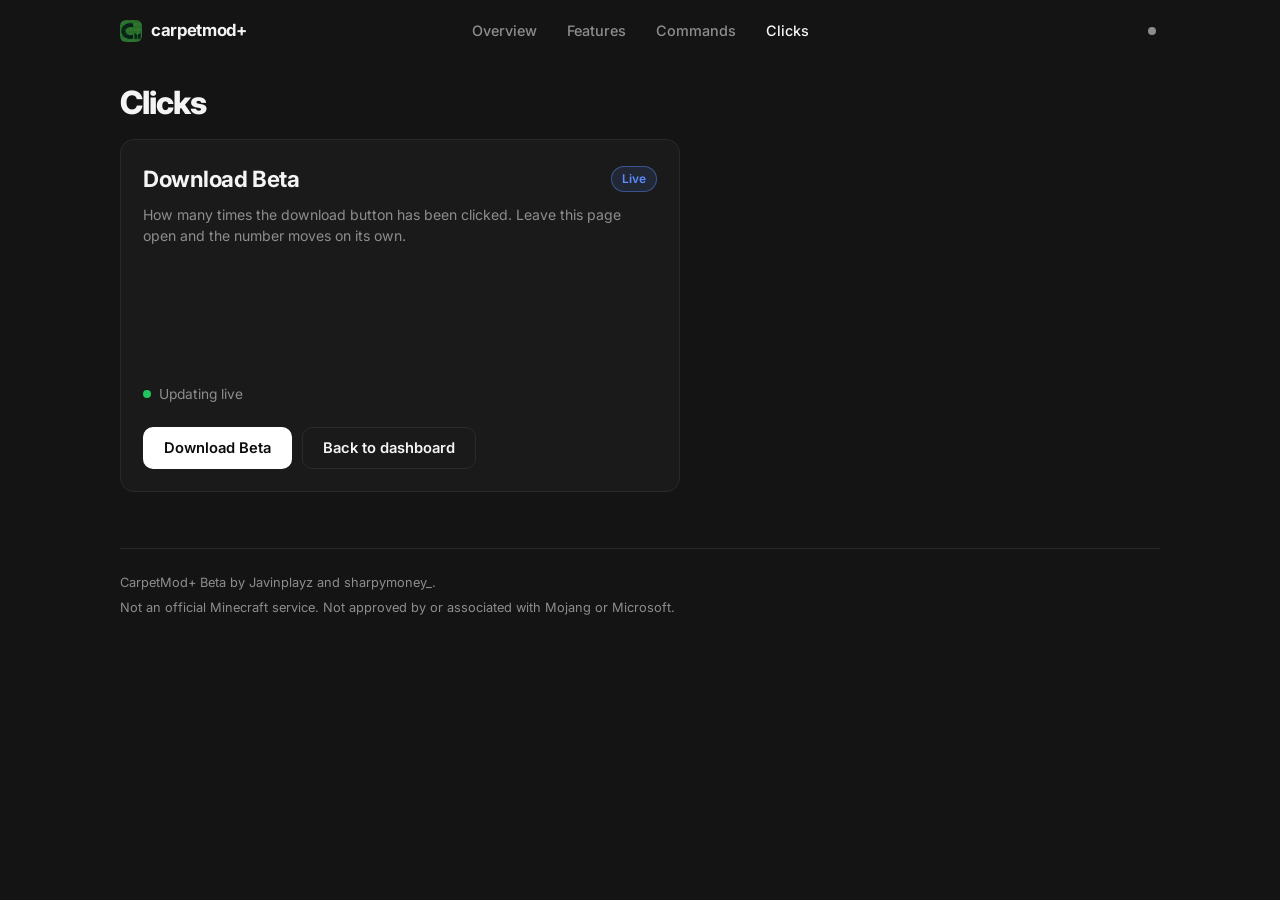
==== clicks.html @ 83a9b018 "Add the Fabric Loader range and Fabric API download. Co-authored-by: Cursor <cursoragent@cursor.com>" ====
<!DOCTYPE html>
<html lang="en" data-theme="dark">
<head>
	<meta charset="utf-8">
	<meta name="viewport" content="width=device-width, initial-scale=1">
	<title>Clicks — CarpetMod+ Beta</title>
	<meta name="description" content="How many times the CarpetMod+ Beta download button has been clicked.">
	<link rel="icon" href="images/logo.png" type="image/png">
	<link rel="preconnect" href="https://fonts.googleapis.com">
	<link rel="preconnect" href="https://fonts.gstatic.com" crossorigin>
	<link href="https://fonts.googleapis.com/css2?family=Inter:wght@400;500;600;700;800&display=swap" rel="stylesheet">
	<link rel="stylesheet" href="css/site.css?v=7">
	<script>
		try {
			var theme = localStorage.getItem("carpetplus-theme");
			if (theme) document.documentElement.setAttribute("data-theme", theme);
			var motion = localStorage.getItem("carpetplus-motion");
			if (motion === "off") document.documentElement.setAttribute("data-motion", "off");
		} catch (e) {}
		window.carpetplusCountReady = fetch("https://abacus.jasoncameron.dev/get/notjavindra.github.io/carpetplus-beta-downloads", { cache: "no-store" }).then(function (response) {
			if (!response.ok) throw new Error("count");
			return response.json();
		}).then(function (data) {
			if (!data || typeof data.value !== "number") throw new Error("count");
			try { localStorage.setItem("carpetplus-download-count", String(data.value)); } catch (e) {}
			return data.value;
		});
	</script>
</head>
<body>
	<a class="skip" href="#top">Skip to content</a>

	<header class="topbar">
		<a class="brand" href="index.html">
			<img class="mark" src="images/logo.png" alt="" width="22" height="22">
			<span>carpetmod+</span>
		</a>
		<nav class="toplinks" aria-label="Site">
			<a href="index.html#download">Overview</a>
			<a href="index.html#features">Features</a>
			<a href="index.html#commands">Commands</a>
			<a href="clicks.html" aria-current="page">Clicks</a>
		</nav>
		<span class="status-dot" id="status-dot" data-state="loading" title="Checking beta status">
			<span class="visually-hidden" id="status-dot-label">Checking beta status</span>
		</span>
	</header>

	<main class="dash" id="top">
		<h1 class="dash-title">Clicks</h1>
		<article class="card live-card">
			<div class="card-head">
				<h2>Download Beta</h2>
				<span class="badge">Live</span>
			</div>
			<p class="card-sub">How many times the download button has been clicked. Leave this page open and the number moves on its own.</p>
			<p class="live-count" id="live-count" aria-live="polite"></p>
			<script>
				try {
					var savedClicks = localStorage.getItem("carpetplus-download-count");
					if (savedClicks) document.getElementById("live-count").textContent = savedClicks;
				} catch (e) {}
			</script>
			<p class="live-status"><span class="live-dot" aria-hidden="true"></span> Updating live</p>
			<div class="actions">
				<a class="btn btn-solid" href="downloads/Carpet%2BBetaV2.19.jar" download="Carpet+BetaV2.19.jar">Download Beta</a>
				<a class="btn btn-ghost" href="index.html#download">Back to dashboard</a>
			</div>
		</article>
	</main>

	<footer class="foot">
		<p>CarpetMod+ Beta by Javinplayz and sharpymoney_.</p>
		<p class="fine">Not an official Minecraft service. Not approved by or associated with Mojang or Microsoft.</p>
	</footer>
	<script src="js/site.js?v=6"></script>
</body>
</html>
---- css/site.css ----
:root {
	--bg: #141414;
	--card: #1a1a1a;
	--tile: #1e1e1e;
	--line: #2a2a2a;
	--line-strong: #3a3a3a;
	--ink: #f4f4f4;
	--muted: #8d8d8d;
	--btn: #ffffff;
	--btn-ink: #0b0b0b;
	--badge: #5b8cff;
	--badge-bg: rgba(91, 140, 255, 0.12);
	--ok: #22c55e;
	--warn: #f5a524;
	--bad: #ef4444;
	--radius: 14px;
	--font: "Inter", "Segoe UI", system-ui, sans-serif;
	--ease: cubic-bezier(0.16, 1, 0.3, 1);
	color-scheme: dark;
}

html[data-theme="light"] {
	--bg: #f4f4f5;
	--card: #ffffff;
	--tile: #f8f8f9;
	--line: #e3e3e6;
	--line-strong: #cfcfd4;
	--ink: #111113;
	--muted: #6b6b73;
	--btn: #111113;
	--btn-ink: #ffffff;
	--badge: #2f6bff;
	--badge-bg: rgba(47, 107, 255, 0.08);
	color-scheme: light;
}

html[data-theme="green"] {
	--bg: #0b130e;
	--card: #111b15;
	--tile: #142019;
	--line: #1f3127;
	--line-strong: #2c4536;
	--ink: #ebf7ef;
	--muted: #8fb19c;
	--btn: #6ef0a0;
	--btn-ink: #04210f;
	--badge: #6ef0a0;
	--badge-bg: rgba(110, 240, 160, 0.1);
}

html[data-theme="gold"] {
	--bg: #13110d;
	--card: #1b1813;
	--tile: #201c16;
	--line: #322b20;
	--line-strong: #473d2d;
	--ink: #f8f1e6;
	--muted: #b5a68d;
	--btn: #e4b65a;
	--btn-ink: #241804;
	--badge: #e4b65a;
	--badge-bg: rgba(228, 182, 90, 0.1);
}

html[data-theme="dusk"] {
	--bg: #0f121a;
	--card: #151a25;
	--tile: #19202d;
	--line: #263044;
	--line-strong: #36435d;
	--ink: #eef0f8;
	--muted: #98a1bb;
	--btn: #9aaeff;
	--btn-ink: #101426;
	--badge: #9aaeff;
	--badge-bg: rgba(154, 174, 255, 0.12);
}

* { box-sizing: border-box; }

body {
	margin: 0;
	min-height: 100vh;
	font-family: var(--font);
	font-size: 15px;
	color: var(--ink);
	background: var(--bg);
	line-height: 1.5;
	-webkit-font-smoothing: antialiased;
	transition: background 0.5s var(--ease), color 0.5s var(--ease);
}

a { color: inherit; }

code {
	font-family: ui-monospace, "Cascadia Code", Consolas, monospace;
	font-size: 0.9em;
}

.skip {
	position: absolute;
	left: 16px;
	top: -40px;
	background: var(--btn);
	color: var(--btn-ink);
	padding: 8px 12px;
	border-radius: 8px;
	z-index: 5;
}

.skip:focus { top: 12px; }

.visually-hidden {
	position: absolute;
	width: 1px;
	height: 1px;
	margin: -1px;
	overflow: hidden;
	clip: rect(0, 0, 0, 0);
	border: 0;
}

/* Top bar */

.topbar {
	display: grid;
	grid-template-columns: 1fr auto 1fr;
	align-items: center;
	width: min(1040px, calc(100% - 32px));
	margin: 0 auto;
	padding: 18px 0;
}

.brand {
	display: flex;
	align-items: center;
	gap: 9px;
	justify-self: start;
	text-decoration: none;
	font-weight: 700;
	font-size: 1.05rem;
	letter-spacing: -0.02em;
}

.mark {
	display: block;
	width: 22px;
	height: 22px;
	border-radius: 6px;
}

.toplinks { display: flex; gap: 30px; }

.toplinks a {
	color: var(--muted);
	text-decoration: none;
	font-size: 0.9rem;
	font-weight: 500;
	transition: color 0.3s var(--ease);
}

.toplinks a:hover,
.toplinks a[aria-current="page"] { color: var(--ink); }

.status-dot {
	justify-self: end;
	width: 8px;
	height: 8px;
	margin-right: 4px;
	border-radius: 50%;
	background: var(--muted);
}

.status-dot[data-state="online"] { background: var(--ok); box-shadow: 0 0 10px rgba(34, 197, 94, 0.6); }
.status-dot[data-state="maintenance"] { background: var(--warn); box-shadow: 0 0 10px rgba(245, 165, 36, 0.55); }
.status-dot[data-state="off"] { background: var(--bad); box-shadow: 0 0 10px rgba(239, 68, 68, 0.55); }

/* Dashboard header */

.dash {
	width: min(1040px, calc(100% - 32px));
	margin: 0 auto;
	padding: 18px 0 56px;
}

.dash-title {
	margin: 0 0 12px;
	font-size: 2rem;
	font-weight: 800;
	letter-spacing: -0.03em;
}

.who {
	display: flex;
	align-items: center;
	justify-content: space-between;
	gap: 16px;
	margin-bottom: 18px;
}

.who-left { display: flex; align-items: center; gap: 10px; }

.avatar {
	display: block;
	width: 34px;
	height: 34px;
	border-radius: 50%;
	object-fit: cover;
}

.who-name { margin: 0; font-weight: 700; font-size: 0.92rem; }
.who-sub { margin: 0; color: var(--muted); font-size: 0.78rem; }

.who-link {
	display: inline-flex;
	align-items: center;
	gap: 6px;
	color: var(--muted);
	font-size: 0.82rem;
	text-decoration: none;
	transition: color 0.3s var(--ease);
}

.who-link svg { width: 14px; height: 14px; }
.who-link:hover { color: var(--ink); }

/* Tabs */

.tabs {
	display: inline-flex;
	flex-wrap: wrap;
	gap: 4px;
	padding: 4px;
	margin-bottom: 24px;
	border: 1px solid var(--line);
	border-radius: 999px;
	background: var(--card);
}

.tabs button {
	border: 0;
	background: transparent;
	color: var(--muted);
	font: inherit;
	font-size: 0.88rem;
	font-weight: 500;
	padding: 8px 16px;
	border-radius: 999px;
	cursor: pointer;
	transition: background 0.35s var(--ease), color 0.35s var(--ease);
}

.tabs button:hover { color: var(--ink); }

.tabs button[aria-selected="true"] {
	background: var(--btn);
	color: var(--btn-ink);
	font-weight: 600;
}

.panel { animation: panel-in 0.45s var(--ease) both; }

@keyframes panel-in {
	from { opacity: 0; transform: translateY(6px); }
	to { opacity: 1; transform: none; }
}

/* Cards */

.grid { display: grid; gap: 14px; margin-bottom: 14px; }
.panel > .card + .grid { margin-top: 14px; }
.grid-main { grid-template-columns: 1.55fr 1fr; }
.grid-even { grid-template-columns: 1fr 1fr; }
.grid-three { grid-template-columns: repeat(3, 1fr); }

.card {
	background: var(--card);
	border: 1px solid var(--line);
	border-radius: var(--radius);
	padding: 22px;
	transition: border-color 0.35s var(--ease), background 0.5s var(--ease);
}

.card:hover { border-color: var(--line-strong); }

.card-wide { grid-column: 1 / -1; }

.card h2 {
	margin: 0;
	font-size: 1.12rem;
	font-weight: 700;
	letter-spacing: -0.02em;
}

.card-head {
	display: flex;
	align-items: center;
	justify-content: space-between;
	gap: 12px;
}

.card-head h2 { font-size: 1.4rem; }

.card-sub {
	margin: 8px 0 0;
	color: var(--muted);
	font-size: 0.88rem;
}

.card-note {
	margin: 16px 0 0;
	color: var(--muted);
	font-size: 0.82rem;
}

.card-label {
	margin: 0 0 6px;
	color: var(--badge);
	font-size: 0.72rem;
	font-weight: 700;
	letter-spacing: 0.1em;
	text-transform: uppercase;
}

.badge {
	flex: none;
	padding: 3px 10px;
	border-radius: 999px;
	border: 1px solid color-mix(in srgb, var(--badge) 45%, transparent);
	background: var(--badge-bg);
	color: var(--badge);
	font-size: 0.75rem;
	font-weight: 600;
}

.tiles {
	display: grid;
	grid-template-columns: repeat(3, 1fr);
	gap: 10px;
	margin-top: 20px;
}

.tiles-two { grid-template-columns: 1fr 1fr; }

.tile {
	padding: 12px 14px;
	border: 1px solid var(--line);
	border-radius: 10px;
	background: var(--tile);
}

.tile-label { margin: 0; color: var(--muted); font-size: 0.74rem; }
.tile-value { margin: 4px 0 0; font-weight: 700; font-size: 0.95rem; font-variant-numeric: tabular-nums; }
.tile-accent { color: var(--badge); text-transform: uppercase; }

.actions { display: flex; flex-wrap: wrap; gap: 10px; margin-top: 22px; }

.btn {
	display: inline-flex;
	align-items: center;
	justify-content: center;
	min-height: 42px;
	padding: 0 20px;
	border-radius: 10px;
	border: 1px solid transparent;
	font: inherit;
	font-size: 0.92rem;
	font-weight: 600;
	text-decoration: none;
	cursor: pointer;
	transition: transform 0.35s var(--ease), filter 0.35s var(--ease), border-color 0.35s var(--ease), background 0.35s var(--ease);
}

.btn-solid { background: var(--btn); color: var(--btn-ink); }
.btn-solid:hover { transform: translateY(-1px); filter: brightness(0.92); }

.btn-ghost { border-color: var(--line); color: var(--ink); background: transparent; }
.btn-ghost:hover { border-color: var(--line-strong); background: var(--tile); }

/* Install steps */

.steps {
	list-style: none;
	margin: 18px 0 0;
	padding: 0;
	display: grid;
	gap: 16px;
}

.steps li { display: flex; gap: 12px; align-items: flex-start; }

.check {
	flex: none;
	width: 18px;
	height: 18px;
	margin-top: 1px;
	border-radius: 50%;
	background:
		url("data:image/svg+xml,%3Csvg xmlns='http://www.w3.org/2000/svg' viewBox='0 0 16 16'%3E%3Cpath d='M4.5 8.2l2.3 2.3 4.7-5' fill='none' stroke='%235b8cff' stroke-width='1.8' stroke-linecap='round' stroke-linejoin='round'/%3E%3C/svg%3E") center / 12px no-repeat,
		var(--badge-bg);
	border: 1px solid color-mix(in srgb, var(--badge) 35%, transparent);
}

.step-title { margin: 0; font-weight: 600; font-size: 0.9rem; }
.step-sub { margin: 2px 0 0; color: var(--muted); font-size: 0.8rem; }

/* Lists */

.dashes {
	list-style: none;
	margin: 16px 0 0;
	padding: 0;
	display: grid;
	gap: 10px;
	color: var(--muted);
	font-size: 0.86rem;
}

.dashes li::before { content: "- "; }

.more { gap: 8px; columns: 2; column-gap: 28px; display: block; }
.more li { break-inside: avoid; margin-bottom: 9px; }

.text-link {
	display: inline-block;
	margin-top: 16px;
	color: var(--ink);
	font-size: 0.84rem;
	font-weight: 600;
	text-decoration: none;
	border-bottom: 1px solid var(--line-strong);
}

.text-link:hover { border-color: var(--ink); }

.cmds {
	list-style: none;
	margin: 16px 0 0;
	padding: 0;
	display: grid;
	gap: 8px;
}

.cmds li {
	padding: 10px 12px;
	border: 1px solid var(--line);
	border-radius: 10px;
	background: var(--tile);
	overflow-x: auto;
	transition: border-color 0.3s var(--ease);
}

.cmds li:hover { border-color: var(--line-strong); }

/* Gallery */

.shot { padding: 12px 12px 18px; }
.shot h2 { margin: 14px 6px 0; font-size: 1rem; }
.shot .card-sub { margin: 4px 6px 0; }
.shot time { display: block; margin: 10px 6px 0; color: var(--muted); font-size: 0.78rem; }

.shot-open {
	display: block;
	width: 100%;
	padding: 0;
	border: 1px solid var(--line);
	border-radius: 10px;
	overflow: hidden;
	background: var(--tile);
	cursor: zoom-in;
}

.shot-open img {
	display: block;
	width: 100%;
	aspect-ratio: 16 / 9;
	object-fit: cover;
	transition: transform 0.6s var(--ease);
}

.shot:hover .shot-open img { transform: scale(1.03); }

.lightbox {
	width: min(920px, calc(100% - 32px));
	padding: 12px;
	border: 1px solid var(--line);
	border-radius: var(--radius);
	background: var(--card);
	color: var(--ink);
}

.lightbox::backdrop { background: rgba(0, 0, 0, 0.7); }
.lightbox img { display: block; width: 100%; height: auto; border-radius: 10px; }

.lightbox-close {
	display: block;
	margin: 0 0 8px auto;
	padding: 6px 12px;
	border: 1px solid var(--line);
	border-radius: 8px;
	background: transparent;
	color: var(--ink);
	font: inherit;
	font-size: 0.84rem;
	cursor: pointer;
}

/* Settings */

.theme-grid {
	display: grid;
	grid-template-columns: repeat(5, 1fr);
	gap: 10px;
	margin-top: 18px;
}

.theme-card {
	display: flex;
	flex-direction: column;
	gap: 4px;
	padding: 10px 10px 12px;
	border: 1px solid var(--line);
	border-radius: 10px;
	background: var(--tile);
	color: var(--ink);
	font: inherit;
	text-align: left;
	cursor: pointer;
	transition: border-color 0.3s var(--ease);
}

.theme-card strong { font-size: 0.88rem; margin-top: 6px; }
.theme-card small { color: var(--muted); font-size: 0.76rem; }
.theme-card:hover { border-color: var(--line-strong); }
.theme-card[aria-pressed="true"] { border-color: var(--badge); box-shadow: 0 0 0 1px var(--badge); }

.swatch { display: block; height: 52px; border-radius: 7px; border: 1px solid rgba(127, 127, 127, 0.2); }
.swatch-dark { background: linear-gradient(145deg, #141414 55%, #ffffff 160%); }
.swatch-light { background: linear-gradient(145deg, #f4f4f5 55%, #111113 170%); }
.swatch-green { background: linear-gradient(145deg, #0b130e 50%, #6ef0a0 150%); }
.swatch-gold { background: linear-gradient(145deg, #13110d 50%, #e4b65a 150%); }
.swatch-dusk { background: linear-gradient(145deg, #0f121a 50%, #9aaeff 150%); }

.motion-row {
	display: flex;
	align-items: center;
	justify-content: space-between;
	gap: 16px;
	margin-top: 14px;
}

.segmented {
	display: flex;
	padding: 4px;
	border: 1px solid var(--line);
	border-radius: 999px;
	background: var(--tile);
}

.segmented button {
	border: 0;
	background: transparent;
	color: var(--muted);
	font: inherit;
	font-size: 0.86rem;
	padding: 7px 14px;
	border-radius: 999px;
	cursor: pointer;
}

.segmented button[aria-pressed="true"] { background: var(--btn); color: var(--btn-ink); font-weight: 600; }

/* Clicks page */

.live-card { max-width: 560px; }

.live-count {
	margin: 18px 0 8px;
	font-size: clamp(4rem, 13vw, 7rem);
	font-weight: 800;
	line-height: 1;
	letter-spacing: -0.05em;
	font-variant-numeric: tabular-nums;
	min-height: 1em;
}

.live-count.tick { animation: count-tick 0.35s var(--ease); }

.live-status {
	display: flex;
	align-items: center;
	gap: 8px;
	margin: 0;
	color: var(--muted);
	font-size: 0.86rem;
}

.live-dot {
	width: 8px;
	height: 8px;
	border-radius: 50%;
	background: var(--ok);
	animation: live-pulse 1.8s var(--ease) infinite;
}

@keyframes count-tick { 50% { transform: translateY(-6px); } }

@keyframes live-pulse {
	0% { box-shadow: 0 0 0 0 rgba(34, 197, 94, 0.5); }
	70%, 100% { box-shadow: 0 0 0 8px transparent; }
}

/* Footer */

.foot {
	width: min(1040px, calc(100% - 32px));
	margin: 0 auto;
	padding: 18px 0 36px;
	border-top: 1px solid var(--line);
	color: var(--muted);
	font-size: 0.8rem;
}

.foot p { margin: 6px 0; }

/* Focus and motion */

.btn:focus-visible,
.tabs button:focus-visible,
.theme-card:focus-visible,
.segmented button:focus-visible,
.toplinks a:focus-visible,
.who-link:focus-visible,
.shot-open:focus-visible {
	outline: 2px solid var(--badge);
	outline-offset: 2px;
}

html[data-motion="off"] *,
html[data-motion="off"] *::before,
html[data-motion="off"] *::after {
	animation: none !important;
	transition: none !important;
}

@media (prefers-reduced-motion: reduce) {
	html:not([data-motion="on"]) *,
	html:not([data-motion="on"]) *::before,
	html:not([data-motion="on"]) *::after {
		animation: none !important;
		transition: none !important;
	}
}

@media (max-width: 860px) {
	.grid-main, .grid-even, .grid-three { grid-template-columns: 1fr; }
	.card-wide { grid-column: auto; }
	.theme-grid { grid-template-columns: repeat(3, 1fr); }
	.more { columns: 1; }
}

@media (max-width: 600px) {
	.topbar { grid-template-columns: 1fr auto; gap: 12px; }
	.toplinks { grid-column: 1 / -1; grid-row: 2; gap: 20px; overflow-x: auto; }
	.tiles { grid-template-columns: 1fr; }
	.tiles-two { grid-template-columns: 1fr 1fr; }
	.theme-grid { grid-template-columns: 1fr 1fr; }
	.tabs { display: flex; }
	.tabs button { flex: 1 1 auto; padding: 8px 10px; }
	.motion-row { flex-direction: column; align-items: stretch; }
}
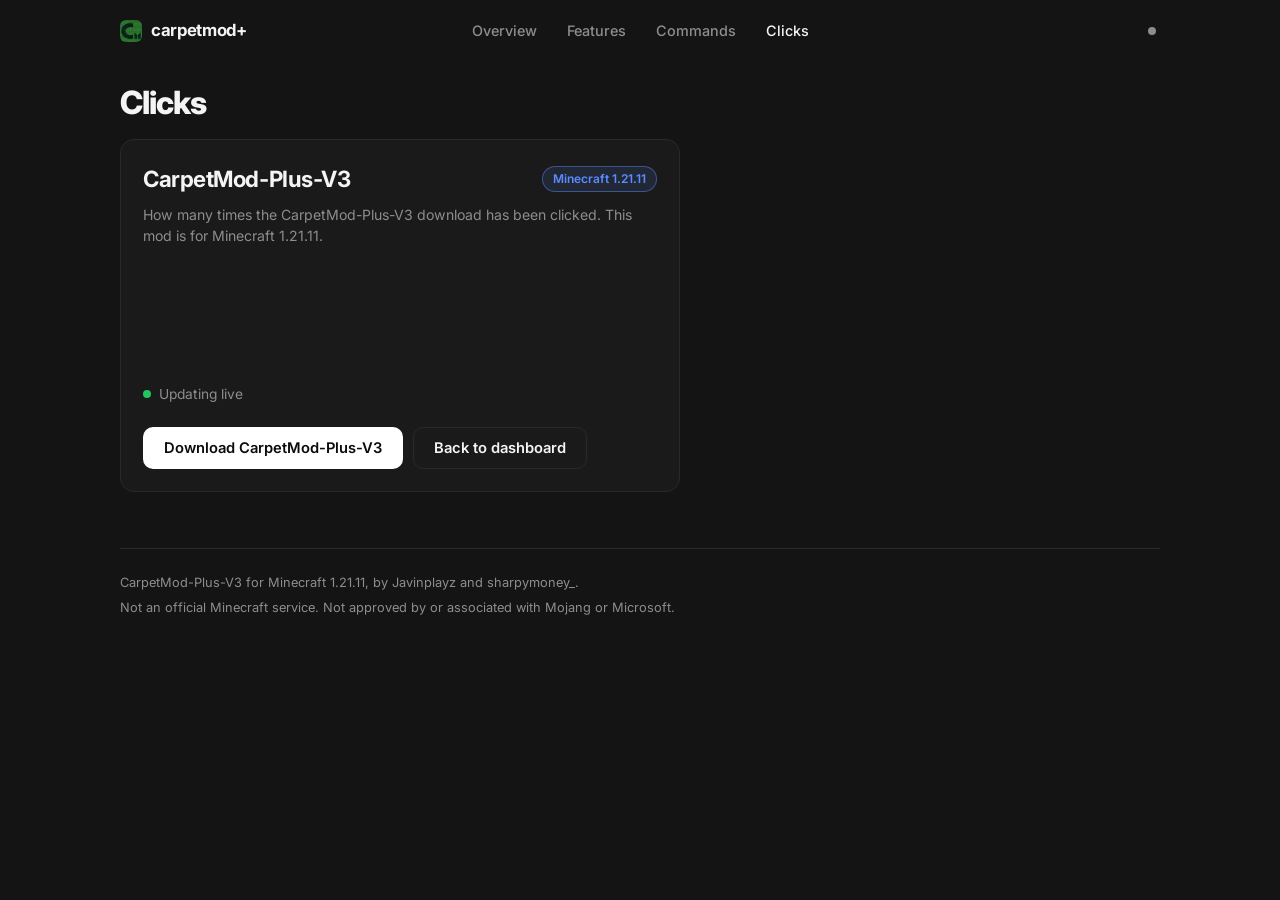
==== commit 2d730ffc: "Publish CarpetMod-Plus-V3 for Minecraft 1.21.11. Co-authored-by: Cursor <cursoragent@cursor.com>" ====
--- a/clicks.html
+++ b/clicks.html
@@ -3,13 +3,13 @@
 <head>
 	<meta charset="utf-8">
 	<meta name="viewport" content="width=device-width, initial-scale=1">
-	<title>Clicks — CarpetMod+ Beta</title>
-	<meta name="description" content="How many times the CarpetMod+ Beta download button has been clicked.">
+	<title>Clicks — CarpetMod-Plus-V3</title>
+	<meta name="description" content="How many times the CarpetMod-Plus-V3 download button has been clicked. Minecraft 1.21.11.">
 	<link rel="icon" href="images/logo.png" type="image/png">
 	<link rel="preconnect" href="https://fonts.googleapis.com">
 	<link rel="preconnect" href="https://fonts.gstatic.com" crossorigin>
 	<link href="https://fonts.googleapis.com/css2?family=Inter:wght@400;500;600;700;800&display=swap" rel="stylesheet">
-	<link rel="stylesheet" href="css/site.css?v=7">
+	<link rel="stylesheet" href="css/site.css?v=10">
 	<script>
 		try {
 			var theme = localStorage.getItem("carpetplus-theme");
@@ -50,10 +50,10 @@
 		<h1 class="dash-title">Clicks</h1>
 		<article class="card live-card">
 			<div class="card-head">
-				<h2>Download Beta</h2>
-				<span class="badge">Live</span>
+				<h2>CarpetMod-Plus-V3</h2>
+				<span class="badge">Minecraft 1.21.11</span>
 			</div>
-			<p class="card-sub">How many times the download button has been clicked. Leave this page open and the number moves on its own.</p>
+			<p class="card-sub">How many times the CarpetMod-Plus-V3 download has been clicked. This mod is for Minecraft 1.21.11.</p>
 			<p class="live-count" id="live-count" aria-live="polite"></p>
 			<script>
 				try {
@@ -63,16 +63,16 @@
 			</script>
 			<p class="live-status"><span class="live-dot" aria-hidden="true"></span> Updating live</p>
 			<div class="actions">
-				<a class="btn btn-solid" href="downloads/Carpet%2BBetaV2.19.jar" download="Carpet+BetaV2.19.jar">Download Beta</a>
+				<a class="btn btn-solid" href="downloads/CarpetMod-Plus-V3.jar" download="CarpetMod-Plus-V3.jar">Download CarpetMod-Plus-V3</a>
 				<a class="btn btn-ghost" href="index.html#download">Back to dashboard</a>
 			</div>
 		</article>
 	</main>
 
 	<footer class="foot">
-		<p>CarpetMod+ Beta by Javinplayz and sharpymoney_.</p>
+		<p>CarpetMod-Plus-V3 for Minecraft 1.21.11, by Javinplayz and sharpymoney_.</p>
 		<p class="fine">Not an official Minecraft service. Not approved by or associated with Mojang or Microsoft.</p>
 	</footer>
-	<script src="js/site.js?v=6"></script>
+	<script src="js/site.js?v=8"></script>
 </body>
 </html>
--- a/css/site.css
+++ b/css/site.css
@@ -183,6 +183,16 @@
 	padding: 18px 0 56px;
 }
 
+.release-banner {
+	display: block;
+	width: 100%;
+	height: auto;
+	margin: 0 0 18px;
+	border-radius: 16px;
+	border: 1px solid var(--line);
+	background: #2b2b2b;
+}
+
 .dash-title {
 	margin: 0 0 12px;
 	font-size: 2rem;
@@ -282,6 +292,62 @@
 }
 
 .card:hover { border-color: var(--line-strong); }
+
+.help-chat { min-height: 560px; max-height: 72vh; }
+.help-log {
+	flex: 1;
+	overflow: auto;
+	display: flex;
+	flex-direction: column;
+	gap: 10px;
+	margin-top: 16px;
+	min-height: 280px;
+}
+.help-chat { display: flex; flex-direction: column; }
+.bubble {
+	max-width: min(78%, 640px);
+	margin: 0;
+	padding: 12px 14px;
+	border-radius: 14px;
+	white-space: pre-wrap;
+	font-size: 0.9rem;
+	line-height: 1.45;
+}
+.bubble.bot { align-self: flex-start; background: var(--tile); border: 1px solid var(--line); }
+.bubble.user { align-self: flex-end; background: var(--btn); color: var(--btn-ink); }
+.bubble a { color: inherit; }
+.help-chips { display: flex; flex-wrap: wrap; gap: 8px; margin-top: 14px; }
+.chip {
+	border: 1px solid var(--line);
+	background: transparent;
+	color: var(--ink);
+	border-radius: 999px;
+	padding: 7px 12px;
+	font: inherit;
+	font-size: 0.84rem;
+	font-weight: 600;
+	cursor: pointer;
+}
+.chip:hover { border-color: var(--line-strong); background: var(--tile); }
+.help-form { display: flex; gap: 8px; align-items: flex-end; margin-top: 14px; }
+.help-form textarea {
+	flex: 1;
+	resize: vertical;
+	min-height: 48px;
+	max-height: 180px;
+	padding: 12px 14px;
+	border-radius: 12px;
+	border: 1px solid var(--line);
+	background: var(--tile);
+	color: var(--ink);
+	font: inherit;
+	font-size: 0.9rem;
+}
+.help-form textarea:focus { outline: 2px solid var(--badge); outline-offset: 1px; }
+
+.notice { margin: -8px 0 24px; }
+.notice p { margin: 10px 0 0; color: var(--muted); font-size: 0.9rem; }
+.notice strong { color: var(--ink); }
 
 .card-wide { grid-column: 1 / -1; }
 
@@ -341,8 +407,7 @@
 }
 
 .tiles-two { grid-template-columns: 1fr 1fr; }
-
-.tile {
+.tiles-four { grid-template-columns: repeat(4, 1fr); }
 	padding: 12px 14px;
 	border: 1px solid var(--line);
 	border-radius: 10px;
@@ -377,6 +442,15 @@
 .btn-ghost { border-color: var(--line); color: var(--ink); background: transparent; }
 .btn-ghost:hover { border-color: var(--line-strong); background: var(--tile); }
 
+.btn-locked {
+	gap: 8px;
+	color: var(--muted);
+	cursor: not-allowed;
+	pointer-events: none;
+}
+
+.btn-locked svg { width: 14px; height: 14px; display: block; }
+
 /* Install steps */
 
 .steps {
@@ -654,6 +728,7 @@
 
 @media (max-width: 860px) {
 	.grid-main, .grid-even, .grid-three { grid-template-columns: 1fr; }
+	.tiles-four { grid-template-columns: 1fr 1fr; }
 	.card-wide { grid-column: auto; }
 	.theme-grid { grid-template-columns: repeat(3, 1fr); }
 	.more { columns: 1; }
@@ -662,7 +737,7 @@
 @media (max-width: 600px) {
 	.topbar { grid-template-columns: 1fr auto; gap: 12px; }
 	.toplinks { grid-column: 1 / -1; grid-row: 2; gap: 20px; overflow-x: auto; }
-	.tiles { grid-template-columns: 1fr; }
+	.tiles, .tiles-four { grid-template-columns: 1fr; }
 	.tiles-two { grid-template-columns: 1fr 1fr; }
 	.theme-grid { grid-template-columns: 1fr 1fr; }
 	.tabs { display: flex; }
